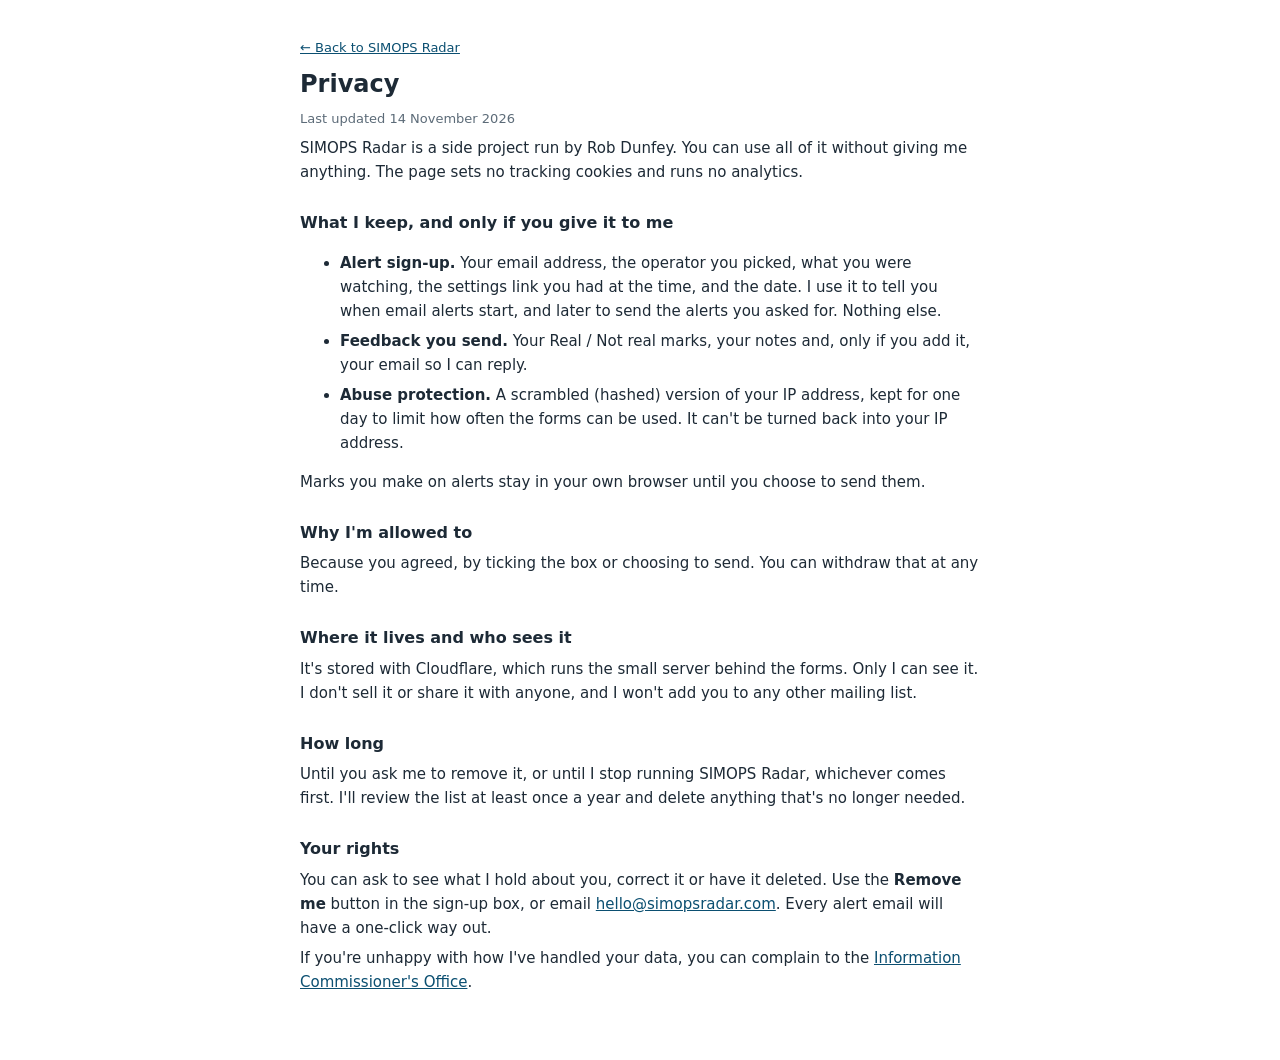
==== privacy.html @ 754e82ba "Voluntary alert sign-up and feedback sending, with a privacy note - 'Email me when alerts start for " ====
<!doctype html>
<html lang="en">
<head>
  <meta charset="utf-8">
  <meta name="viewport" content="width=device-width, initial-scale=1">
  <title>Privacy · SIMOPS Radar</title>
  <style>
    body { font: 15px/1.6 Inter, system-ui, -apple-system, "Segoe UI", sans-serif; color: #1d2a36; max-width: 680px; margin: 0 auto; padding: 32px 20px 60px; }
    h1 { font-size: 24px; margin: 0 0 4px; }
    h2 { font-size: 16px; margin: 26px 0 6px; }
    p, li { margin: 6px 0; }
    .muted { color: #5c6b78; font-size: 13px; }
    a { color: #0b4f71; }
  </style>
</head>
<body>
  <p class="muted"><a href="./">← Back to SIMOPS Radar</a></p>
  <h1>Privacy</h1>
  <p class="muted">Last updated 14 November 2026</p>

  <p>SIMOPS Radar is a side project run by Rob Dunfey. You can use all of it without giving me anything. The page sets no tracking cookies and runs no analytics.</p>

  <h2>What I keep, and only if you give it to me</h2>
  <ul>
    <li><b>Alert sign-up.</b> Your email address, the operator you picked, what you were watching, the settings link you had at the time, and the date. I use it to tell you when email alerts start, and later to send the alerts you asked for. Nothing else.</li>
    <li><b>Feedback you send.</b> Your Real / Not real marks, your notes and, only if you add it, your email so I can reply.</li>
    <li><b>Abuse protection.</b> A scrambled (hashed) version of your IP address, kept for one day to limit how often the forms can be used. It can't be turned back into your IP address.</li>
  </ul>
  <p>Marks you make on alerts stay in your own browser until you choose to send them.</p>

  <h2>Why I'm allowed to</h2>
  <p>Because you agreed, by ticking the box or choosing to send. You can withdraw that at any time.</p>

  <h2>Where it lives and who sees it</h2>
  <p>It's stored with Cloudflare, which runs the small server behind the forms. Only I can see it. I don't sell it or share it with anyone, and I won't add you to any other mailing list.</p>

  <h2>How long</h2>
  <p>Until you ask me to remove it, or until I stop running SIMOPS Radar, whichever comes first. I'll review the list at least once a year and delete anything that's no longer needed.</p>

  <h2>Your rights</h2>
  <p>You can ask to see what I hold about you, correct it or have it deleted. Use the <b>Remove me</b> button in the sign-up box, or email <a href="mailto:hello@simopsradar.com">hello@simopsradar.com</a>. Every alert email will have a one-click way out.</p>
  <p>If you're unhappy with how I've handled your data, you can complain to the <a href="https://ico.org.uk/make-a-complaint/" target="_blank" rel="noopener">Information Commissioner's Office</a>.</p>
</body>
</html>
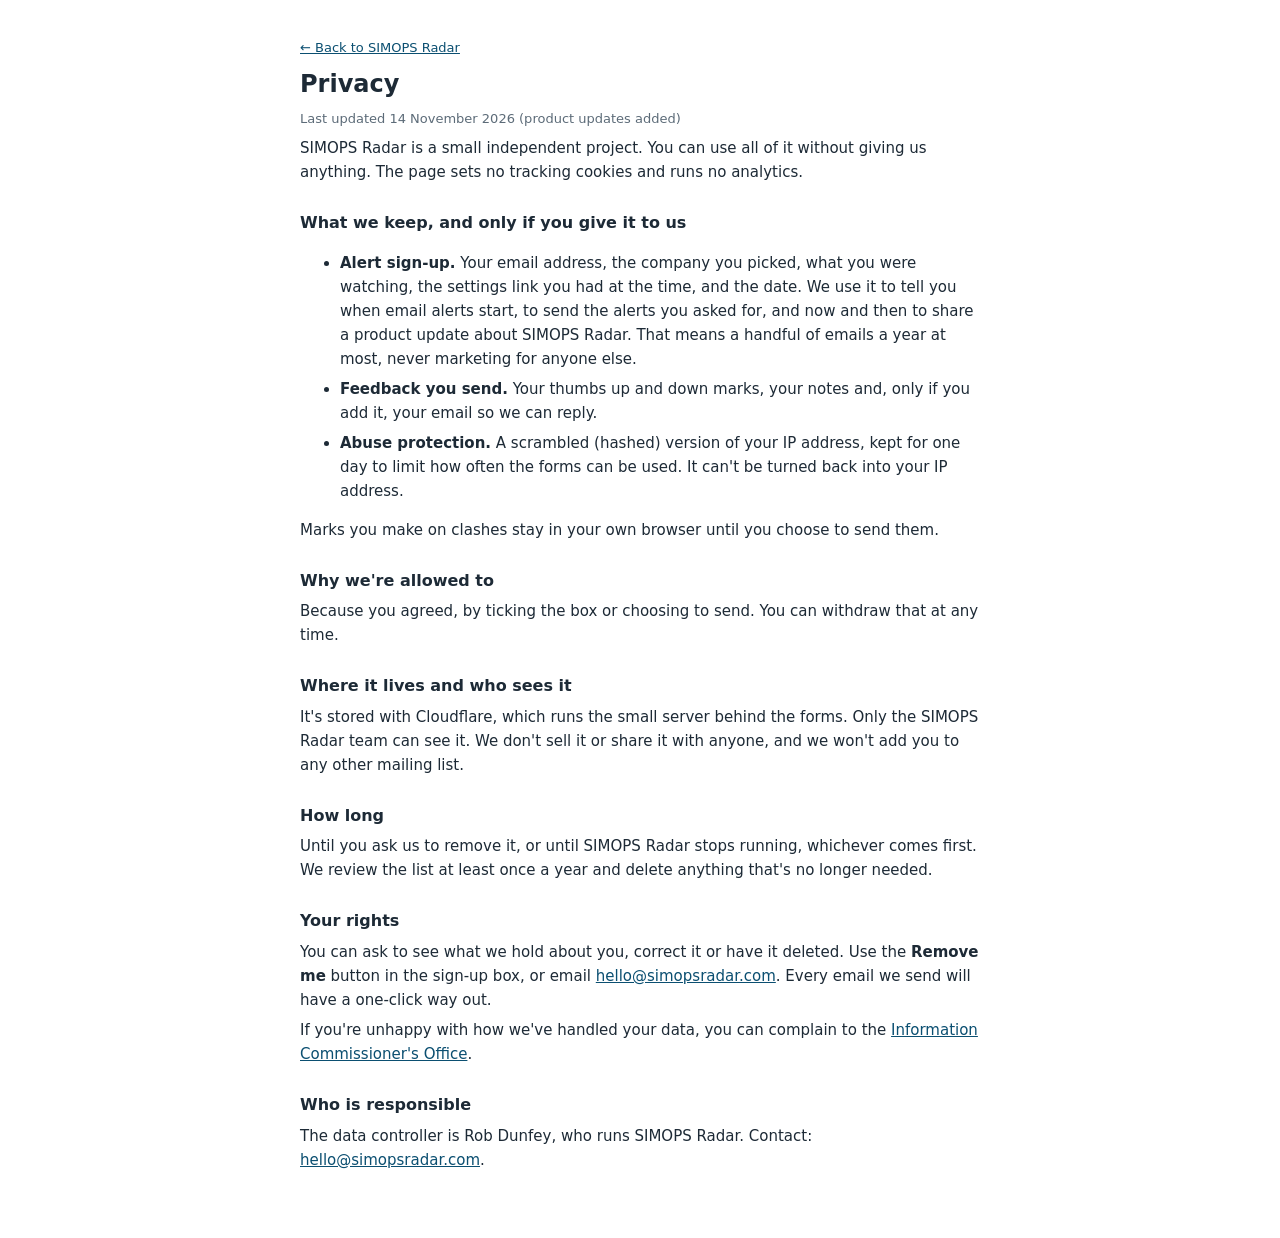
==== commit 070afb54: "Calmer feedback buttons, whole-panel scrolling, team wording, A-Z companies - Thumbs icons in the si" ====
--- a/privacy.html
+++ b/privacy.html
@@ -16,29 +16,32 @@
 <body>
   <p class="muted"><a href="./">← Back to SIMOPS Radar</a></p>
   <h1>Privacy</h1>
-  <p class="muted">Last updated 14 November 2026</p>
+  <p class="muted">Last updated 14 November 2026 (product updates added)</p>
 
-  <p>SIMOPS Radar is a side project run by Rob Dunfey. You can use all of it without giving me anything. The page sets no tracking cookies and runs no analytics.</p>
+  <p>SIMOPS Radar is a small independent project. You can use all of it without giving us anything. The page sets no tracking cookies and runs no analytics.</p>
 
-  <h2>What I keep, and only if you give it to me</h2>
+  <h2>What we keep, and only if you give it to us</h2>
   <ul>
-    <li><b>Alert sign-up.</b> Your email address, the operator you picked, what you were watching, the settings link you had at the time, and the date. I use it to tell you when email alerts start, and later to send the alerts you asked for. Nothing else.</li>
-    <li><b>Feedback you send.</b> Your Real / Not real marks, your notes and, only if you add it, your email so I can reply.</li>
+    <li><b>Alert sign-up.</b> Your email address, the company you picked, what you were watching, the settings link you had at the time, and the date. We use it to tell you when email alerts start, to send the alerts you asked for, and now and then to share a product update about SIMOPS Radar. That means a handful of emails a year at most, never marketing for anyone else.</li>
+    <li><b>Feedback you send.</b> Your thumbs up and down marks, your notes and, only if you add it, your email so we can reply.</li>
     <li><b>Abuse protection.</b> A scrambled (hashed) version of your IP address, kept for one day to limit how often the forms can be used. It can't be turned back into your IP address.</li>
   </ul>
-  <p>Marks you make on alerts stay in your own browser until you choose to send them.</p>
+  <p>Marks you make on clashes stay in your own browser until you choose to send them.</p>
 
-  <h2>Why I'm allowed to</h2>
+  <h2>Why we're allowed to</h2>
   <p>Because you agreed, by ticking the box or choosing to send. You can withdraw that at any time.</p>
 
   <h2>Where it lives and who sees it</h2>
-  <p>It's stored with Cloudflare, which runs the small server behind the forms. Only I can see it. I don't sell it or share it with anyone, and I won't add you to any other mailing list.</p>
+  <p>It's stored with Cloudflare, which runs the small server behind the forms. Only the SIMOPS Radar team can see it. We don't sell it or share it with anyone, and we won't add you to any other mailing list.</p>
 
   <h2>How long</h2>
-  <p>Until you ask me to remove it, or until I stop running SIMOPS Radar, whichever comes first. I'll review the list at least once a year and delete anything that's no longer needed.</p>
+  <p>Until you ask us to remove it, or until SIMOPS Radar stops running, whichever comes first. We review the list at least once a year and delete anything that's no longer needed.</p>
 
   <h2>Your rights</h2>
-  <p>You can ask to see what I hold about you, correct it or have it deleted. Use the <b>Remove me</b> button in the sign-up box, or email <a href="mailto:hello@simopsradar.com">hello@simopsradar.com</a>. Every alert email will have a one-click way out.</p>
-  <p>If you're unhappy with how I've handled your data, you can complain to the <a href="https://ico.org.uk/make-a-complaint/" target="_blank" rel="noopener">Information Commissioner's Office</a>.</p>
+  <p>You can ask to see what we hold about you, correct it or have it deleted. Use the <b>Remove me</b> button in the sign-up box, or email <a href="mailto:hello@simopsradar.com">hello@simopsradar.com</a>. Every email we send will have a one-click way out.</p>
+  <p>If you're unhappy with how we've handled your data, you can complain to the <a href="https://ico.org.uk/make-a-complaint/" target="_blank" rel="noopener">Information Commissioner's Office</a>.</p>
+
+  <h2>Who is responsible</h2>
+  <p>The data controller is Rob Dunfey, who runs SIMOPS Radar. Contact: <a href="mailto:hello@simopsradar.com">hello@simopsradar.com</a>.</p>
 </body>
 </html>
